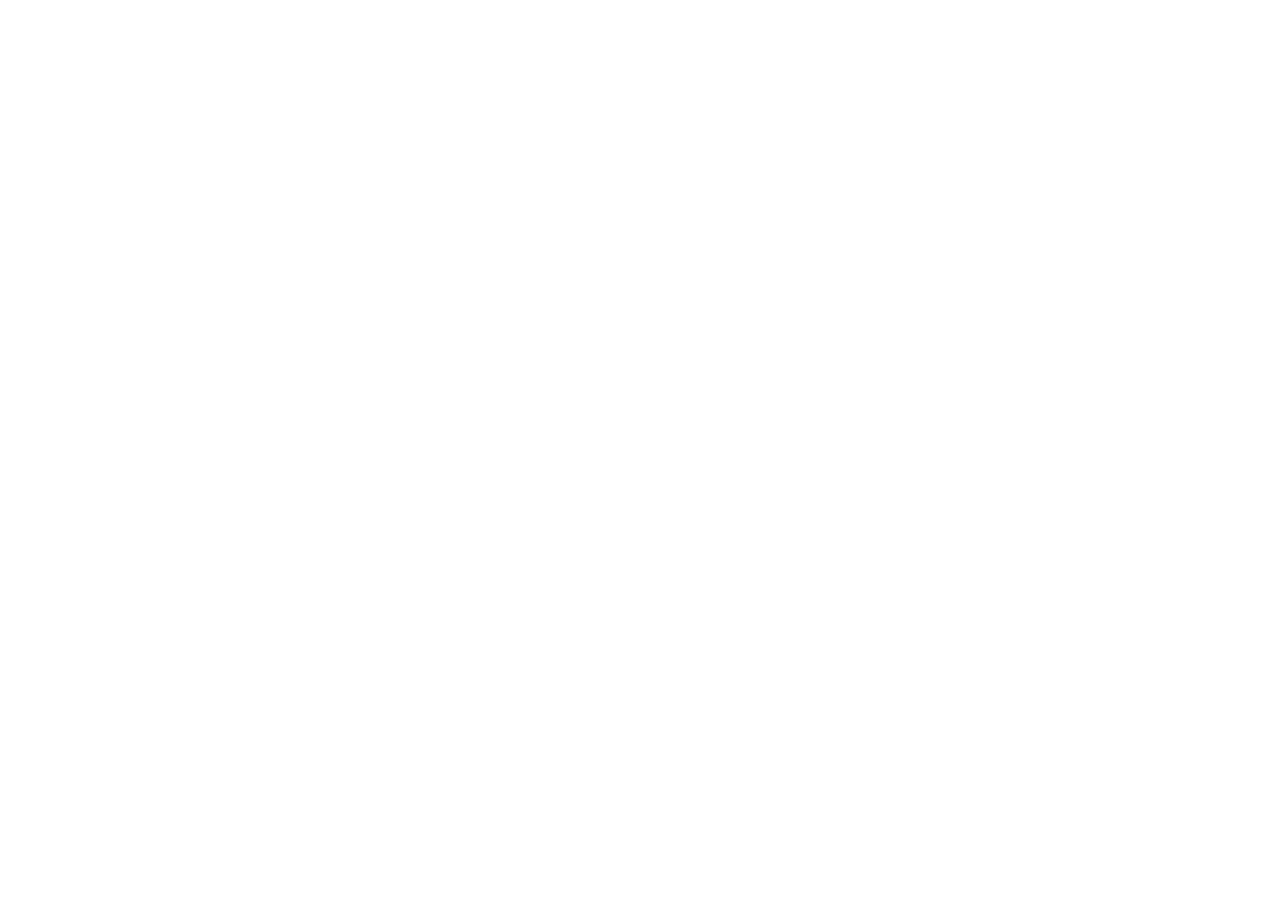
==== index.html @ a5db979a "index.html" ====
<!DOCTYPE html>
<html lang="en">
<head>
    <meta charset="UTF-8">
    <meta http-equiv="X-UA-Compatible" content="IE=edge">
    <meta name="viewport" content="width=device-width, initial-scale=1.0">
    <title>Document</title>
</head>
<body>
    
</body>
</html>
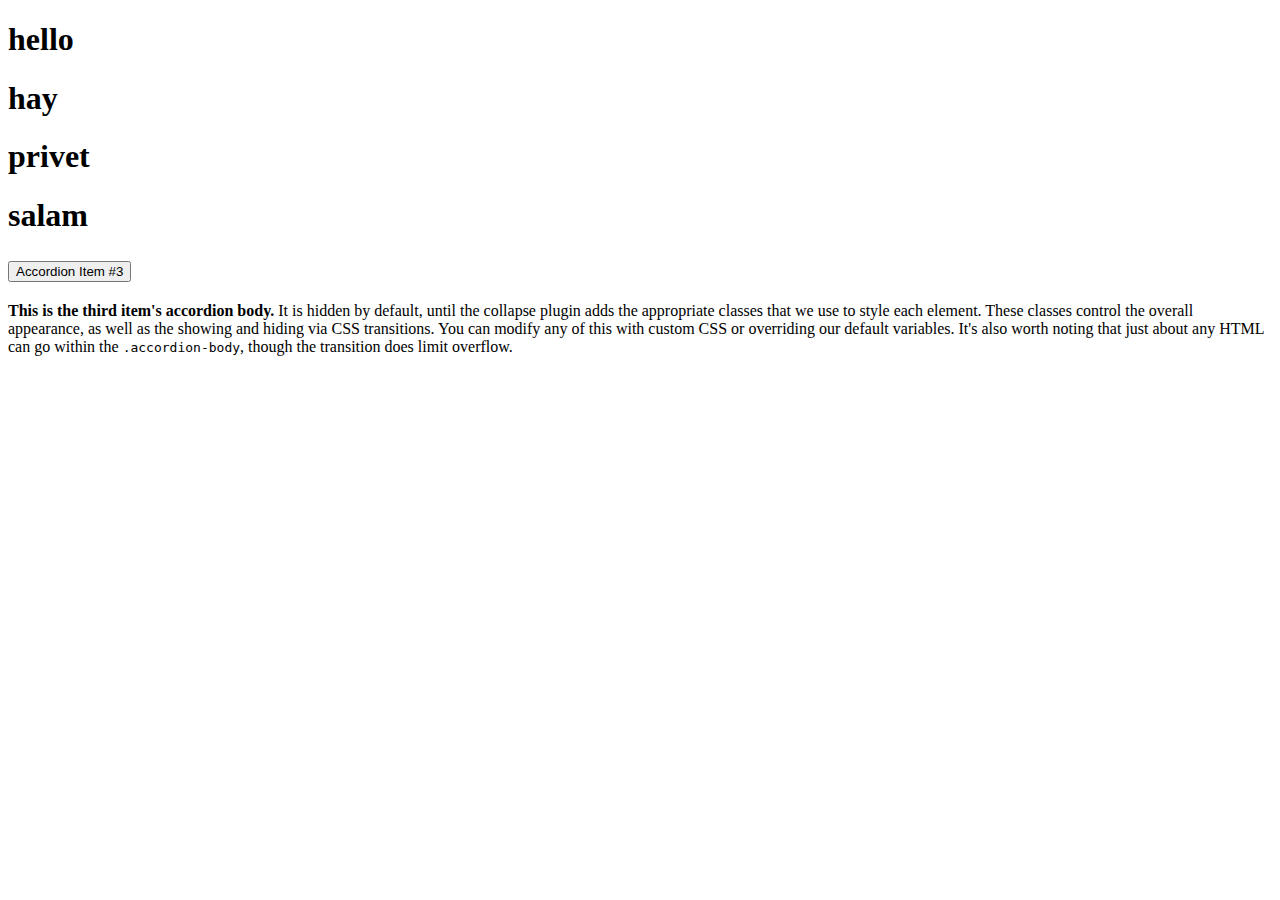
==== commit 1f5407da: "index.html" ====
--- a/index.html
+++ b/index.html
@@ -1,12 +1,31 @@
 <!DOCTYPE html>
 <html lang="en">
+
 <head>
     <meta charset="UTF-8">
     <meta http-equiv="X-UA-Compatible" content="IE=edge">
     <meta name="viewport" content="width=device-width, initial-scale=1.0">
     <title>Document</title>
 </head>
+
 <body>
-    
+    <h1>hello</h1>
+    <h1>hay</h1>
+    <h1>privet</h1>
+    <h1>salam</h1>
+
+    <div></div>
+
+    <div class="accordion-item">
+        <h2 class="accordion-header" id="headingThree">
+          <button class="accordion-button collapsed" type="button" data-bs-toggle="collapse" data-bs-target="#collapseThree" aria-expanded="false" aria-controls="collapseThree">
+            Accordion Item #3
+          </button>
+        </h2>
+        <div id="collapseThree" class="accordion-collapse collapse" aria-labelledby="headingThree" data-bs-parent="#accordionExample">
+          <div class="accordion-body">
+            <strong>This is the third item's accordion body.</strong> It is hidden by default, until the collapse plugin adds the appropriate classes that we use to style each element. These classes control the overall appearance, as well as the showing and hiding via CSS transitions. You can modify any of this with custom CSS or overriding our default variables. It's also worth noting that just about any HTML can go within the <code>.accordion-body</code>, though the transition does limit overflow.
+          </div>
 </body>
+
 </html>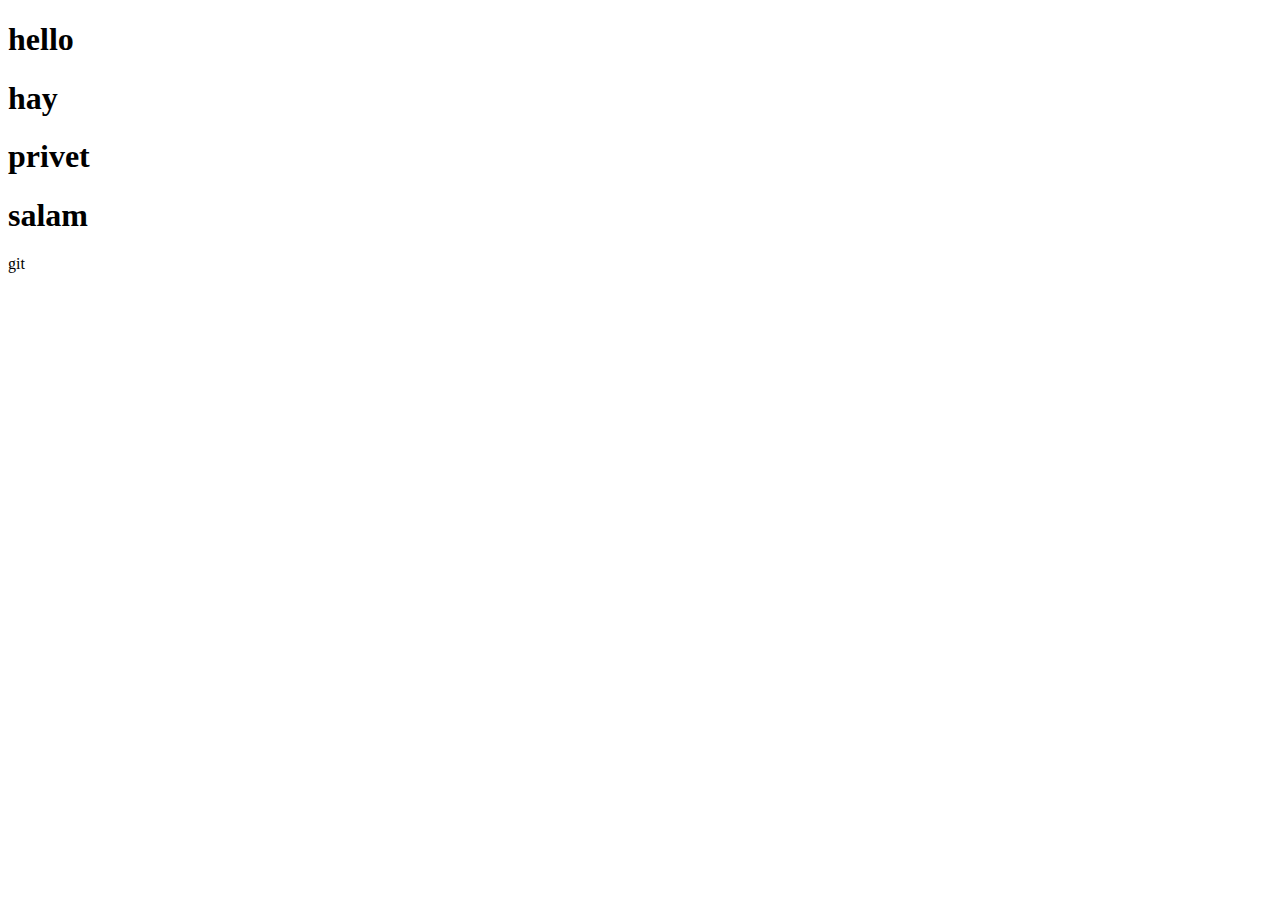
==== commit 7092587c: "as" ====
--- a/index.html
+++ b/index.html
@@ -14,18 +14,7 @@
     <h1>privet</h1>
     <h1>salam</h1>
 
-    <div></div>
-
-    <div class="accordion-item">
-        <h2 class="accordion-header" id="headingThree">
-          <button class="accordion-button collapsed" type="button" data-bs-toggle="collapse" data-bs-target="#collapseThree" aria-expanded="false" aria-controls="collapseThree">
-            Accordion Item #3
-          </button>
-        </h2>
-        <div id="collapseThree" class="accordion-collapse collapse" aria-labelledby="headingThree" data-bs-parent="#accordionExample">
-          <div class="accordion-body">
-            <strong>This is the third item's accordion body.</strong> It is hidden by default, until the collapse plugin adds the appropriate classes that we use to style each element. These classes control the overall appearance, as well as the showing and hiding via CSS transitions. You can modify any of this with custom CSS or overriding our default variables. It's also worth noting that just about any HTML can go within the <code>.accordion-body</code>, though the transition does limit overflow.
-          </div>
+git
 </body>
 
 </html>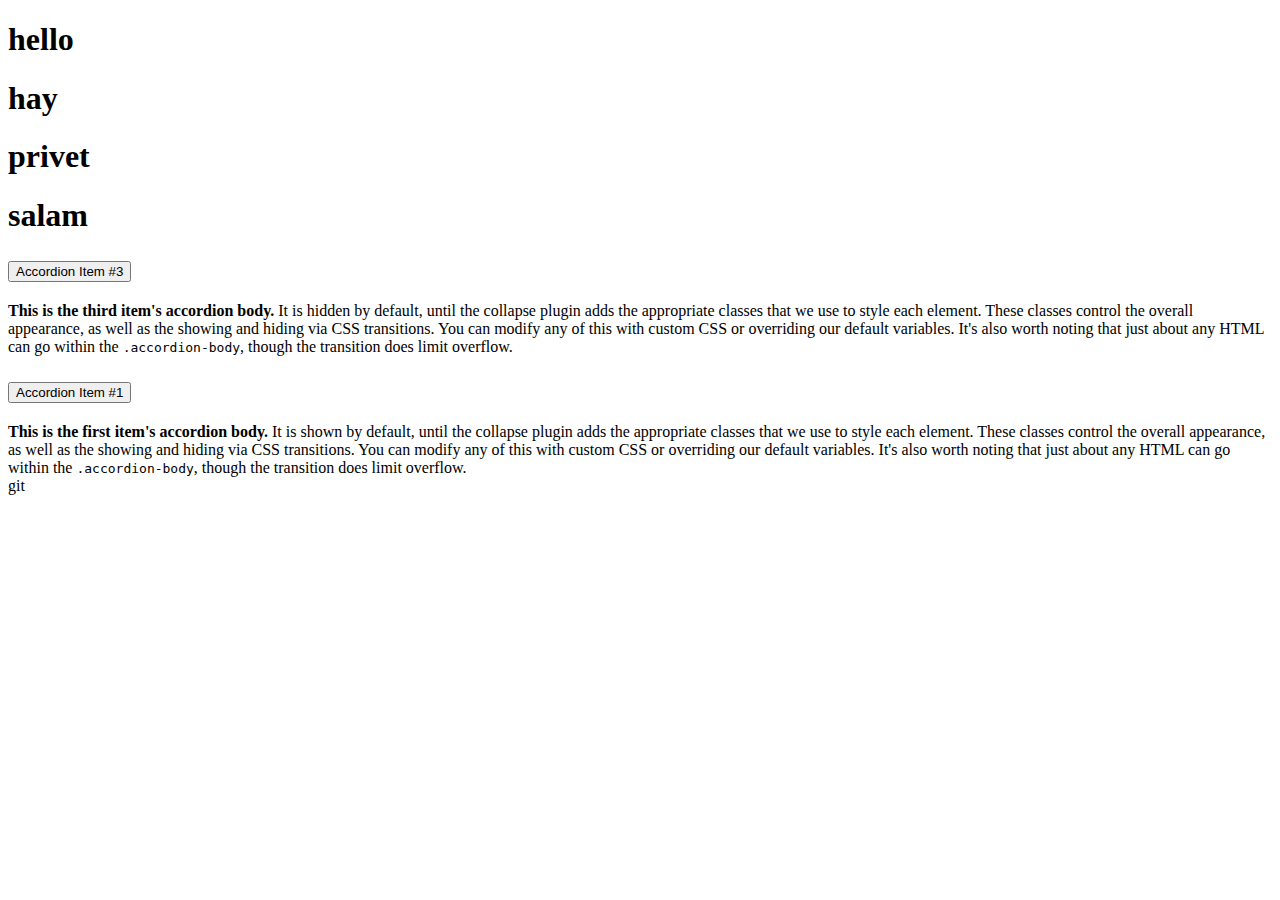
==== commit b5244b82: "master" ====
--- a/index.html
+++ b/index.html
@@ -14,6 +14,33 @@
     <h1>privet</h1>
     <h1>salam</h1>
 
+
+
+
+    <div class="accordion-item">
+      <h2 class="accordion-header" id="headingThree">
+        <button class="accordion-button collapsed" type="button" data-bs-toggle="collapse" data-bs-target="#collapseThree" aria-expanded="false" aria-controls="collapseThree">
+          Accordion Item #3
+        </button>
+      </h2>
+      <div id="collapseThree" class="accordion-collapse collapse" aria-labelledby="headingThree" data-bs-parent="#accordionExample">
+        <div class="accordion-body">
+          <strong>This is the third item's accordion body.</strong> It is hidden by default, until the collapse plugin adds the appropriate classes that we use to style each element. These classes control the overall appearance, as well as the showing and hiding via CSS transitions. You can modify any of this with custom CSS or overriding our default variables. It's also worth noting that just about any HTML can go within the <code>.accordion-body</code>, though the transition does limit overflow.
+        </div>
+
+        <div class="accordion" id="accordionExample">
+          <div class="accordion-item">
+            <h2 class="accordion-header" id="headingOne">
+              <button class="accordion-button" type="button" data-bs-toggle="collapse" data-bs-target="#collapseOne" aria-expanded="true" aria-controls="collapseOne">
+                Accordion Item #1
+              </button>
+            </h2>
+            <div id="collapseOne" class="accordion-collapse collapse show" aria-labelledby="headingOne" data-bs-parent="#accordionExample">
+              <div class="accordion-body">
+                <strong>This is the first item's accordion body.</strong> It is shown by default, until the collapse plugin adds the appropriate classes that we use to style each element. These classes control the overall appearance, as well as the showing and hiding via CSS transitions. You can modify any of this with custom CSS or overriding our default variables. It's also worth noting that just about any HTML can go within the <code>.accordion-body</code>, though the transition does limit overflow.
+              </div>
+            </div>
+          </div>
 git
 </body>
 
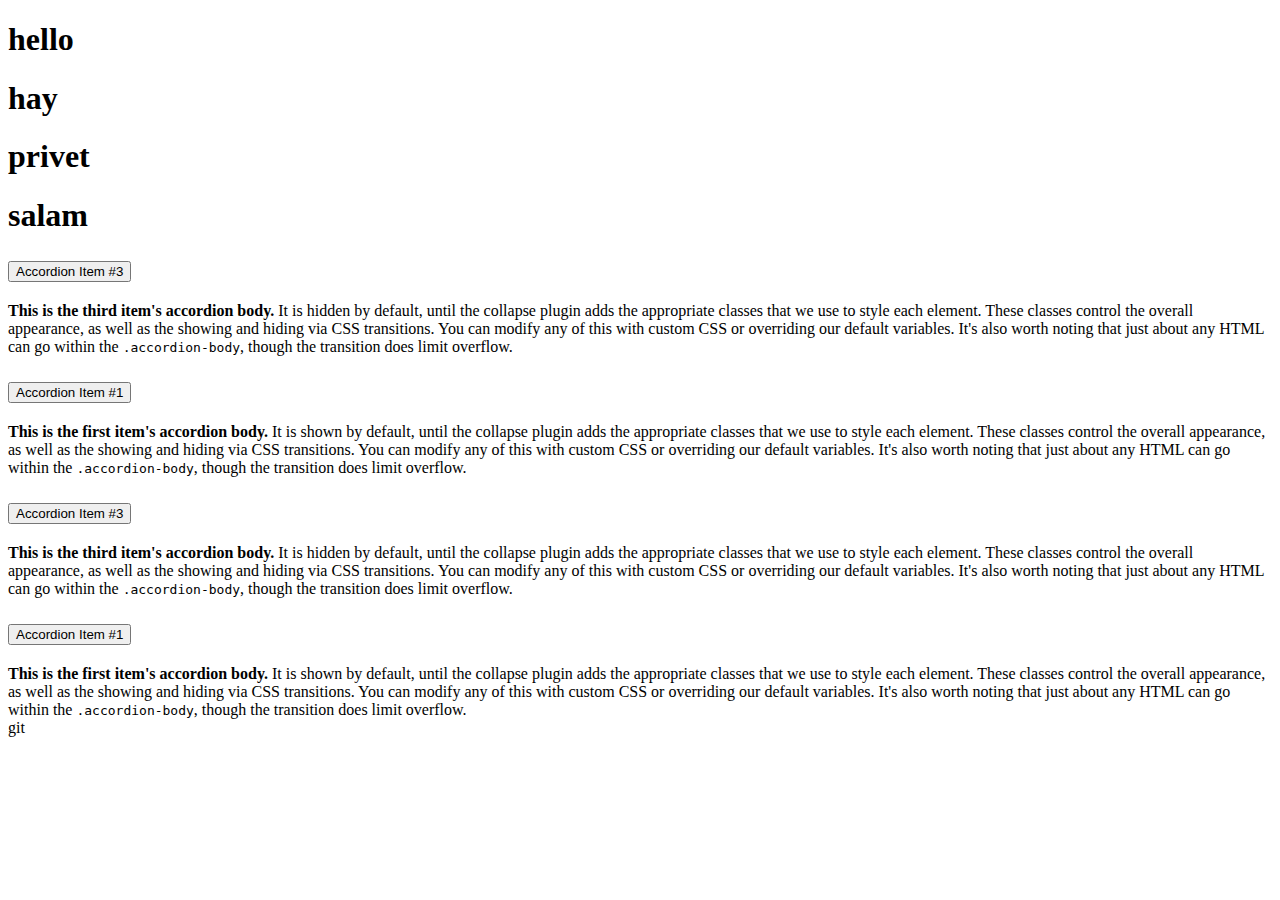
==== commit 563dda89: "master2" ====
--- a/index.html
+++ b/index.html
@@ -41,6 +41,34 @@
               </div>
             </div>
           </div>
+
+
+
+
+          <div class="accordion-item">
+            <h2 class="accordion-header" id="headingThree">
+              <button class="accordion-button collapsed" type="button" data-bs-toggle="collapse" data-bs-target="#collapseThree" aria-expanded="false" aria-controls="collapseThree">
+                Accordion Item #3
+              </button>
+            </h2>
+            <div id="collapseThree" class="accordion-collapse collapse" aria-labelledby="headingThree" data-bs-parent="#accordionExample">
+              <div class="accordion-body">
+                <strong>This is the third item's accordion body.</strong> It is hidden by default, until the collapse plugin adds the appropriate classes that we use to style each element. These classes control the overall appearance, as well as the showing and hiding via CSS transitions. You can modify any of this with custom CSS or overriding our default variables. It's also worth noting that just about any HTML can go within the <code>.accordion-body</code>, though the transition does limit overflow.
+              </div>
+    
+              <div class="accordion" id="accordionExample">
+                <div class="accordion-item">
+                  <h2 class="accordion-header" id="headingOne">
+                    <button class="accordion-button" type="button" data-bs-toggle="collapse" data-bs-target="#collapseOne" aria-expanded="true" aria-controls="collapseOne">
+                      Accordion Item #1
+                    </button>
+                  </h2>
+                  <div id="collapseOne" class="accordion-collapse collapse show" aria-labelledby="headingOne" data-bs-parent="#accordionExample">
+                    <div class="accordion-body">
+                      <strong>This is the first item's accordion body.</strong> It is shown by default, until the collapse plugin adds the appropriate classes that we use to style each element. These classes control the overall appearance, as well as the showing and hiding via CSS transitions. You can modify any of this with custom CSS or overriding our default variables. It's also worth noting that just about any HTML can go within the <code>.accordion-body</code>, though the transition does limit overflow.
+                    </div>
+                  </div>
+                </div>
 git
 </body>
 
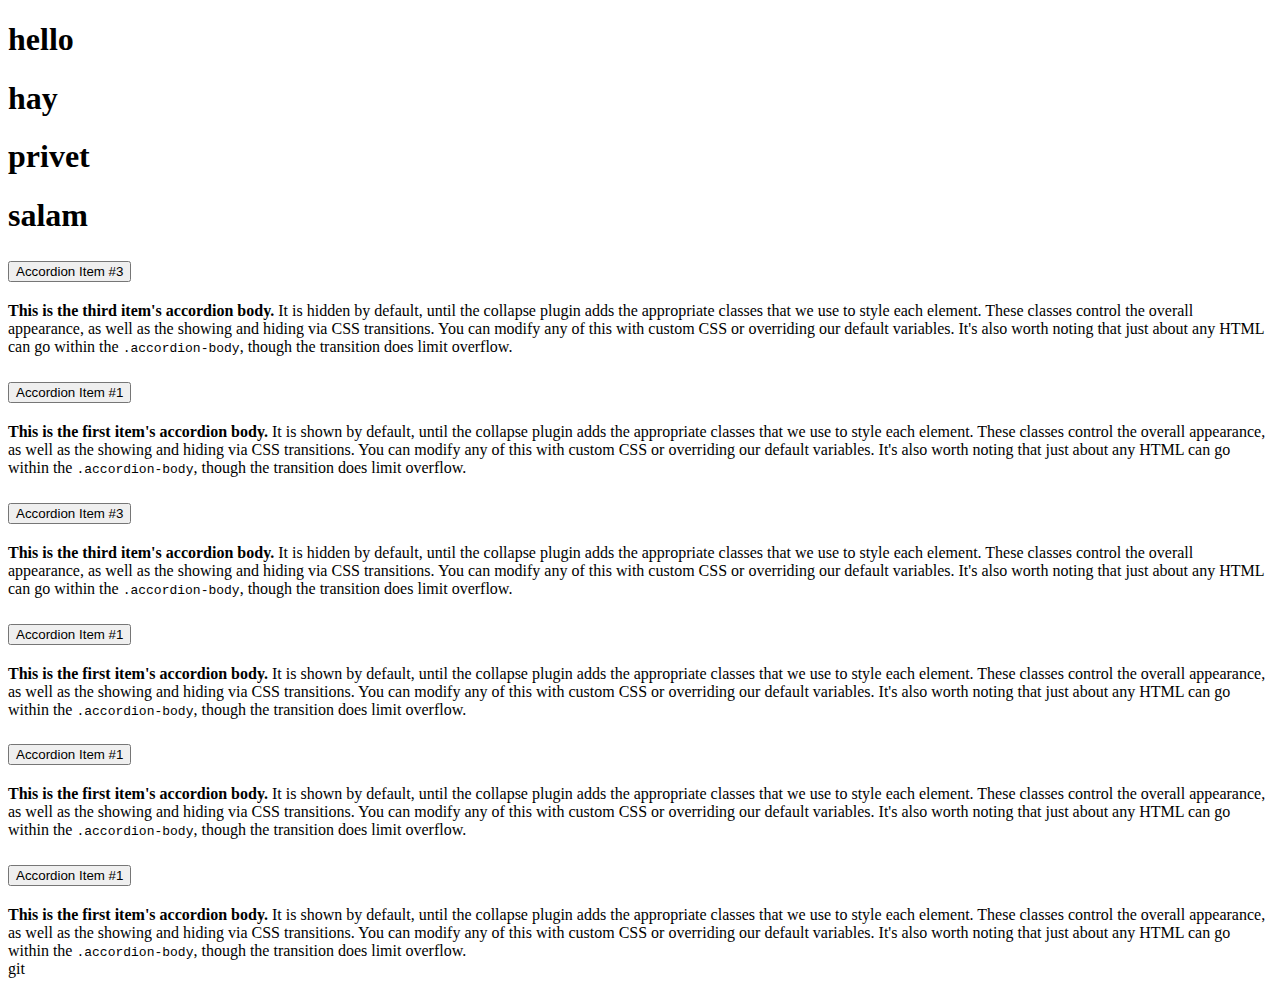
==== commit cffed6c3: "ozgardi" ====
--- a/index.html
+++ b/index.html
@@ -69,6 +69,31 @@
                     </div>
                   </div>
                 </div>
+                <div class="accordion" id="accordionExample">
+                  <div class="accordion-item">
+                    <h2 class="accordion-header" id="headingOne">
+                      <button class="accordion-button" type="button" data-bs-toggle="collapse" data-bs-target="#collapseOne" aria-expanded="true" aria-controls="collapseOne">
+                        Accordion Item #1
+                      </button>
+                    </h2>
+                    <div id="collapseOne" class="accordion-collapse collapse show" aria-labelledby="headingOne" data-bs-parent="#accordionExample">
+                      <div class="accordion-body">
+                        <strong>This is the first item's accordion body.</strong> It is shown by default, until the collapse plugin adds the appropriate classes that we use to style each element. These classes control the overall appearance, as well as the showing and hiding via CSS transitions. You can modify any of this with custom CSS or overriding our default variables. It's also worth noting that just about any HTML can go within the <code>.accordion-body</code>, though the transition does limit overflow.
+                      </div>
+                    </div>
+                  </div><div class="accordion" id="accordionExample">
+                    <div class="accordion-item">
+                      <h2 class="accordion-header" id="headingOne">
+                        <button class="accordion-button" type="button" data-bs-toggle="collapse" data-bs-target="#collapseOne" aria-expanded="true" aria-controls="collapseOne">
+                          Accordion Item #1
+                        </button>
+                      </h2>
+                      <div id="collapseOne" class="accordion-collapse collapse show" aria-labelledby="headingOne" data-bs-parent="#accordionExample">
+                        <div class="accordion-body">
+                          <strong>This is the first item's accordion body.</strong> It is shown by default, until the collapse plugin adds the appropriate classes that we use to style each element. These classes control the overall appearance, as well as the showing and hiding via CSS transitions. You can modify any of this with custom CSS or overriding our default variables. It's also worth noting that just about any HTML can go within the <code>.accordion-body</code>, though the transition does limit overflow.
+                        </div>
+                      </div>
+                    </div>
 git
 </body>
 
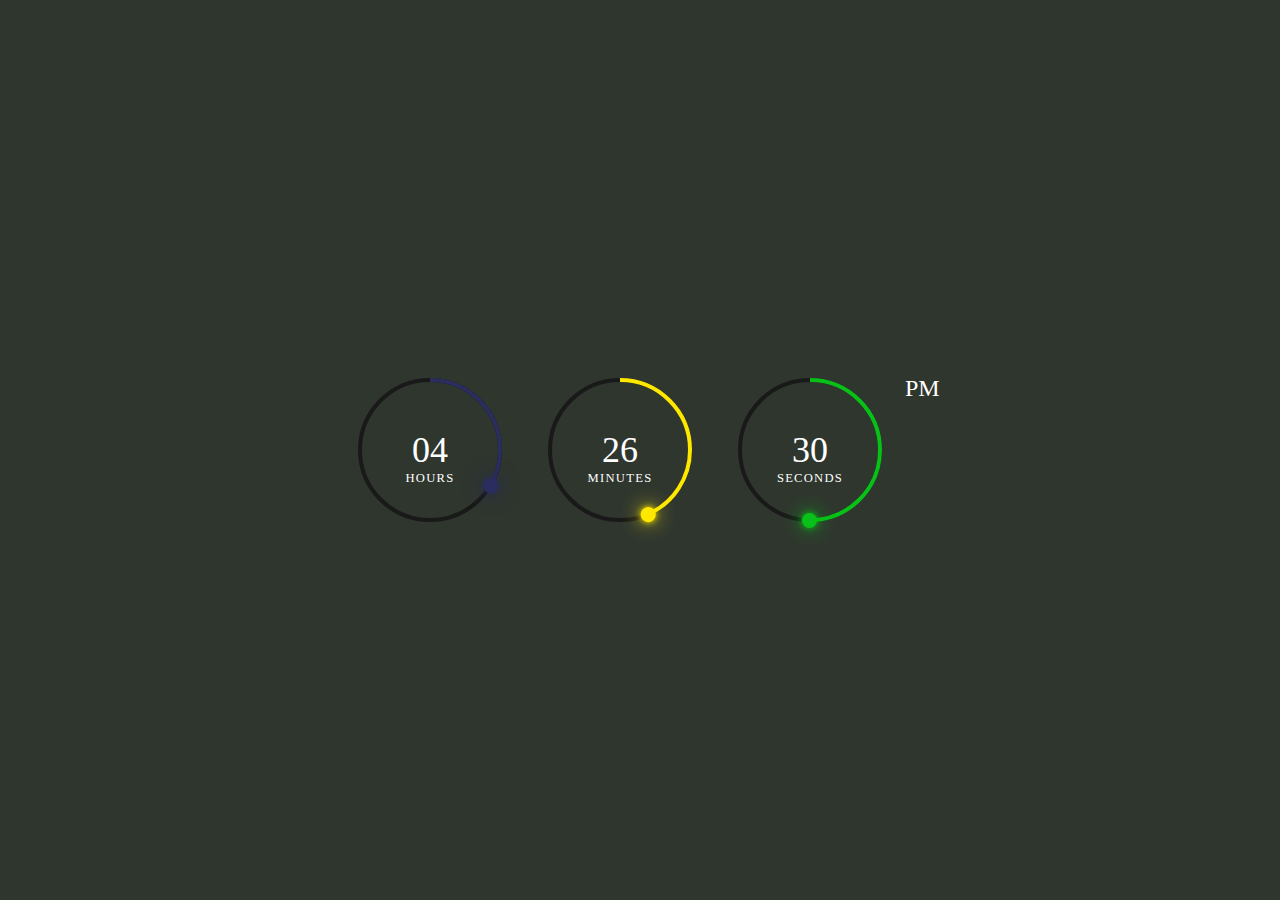
==== commit 96019eac: "yes" ====
--- a/index.html
+++ b/index.html
@@ -1,100 +1,89 @@
 <!DOCTYPE html>
 <html lang="en">
-
 <head>
     <meta charset="UTF-8">
     <meta http-equiv="X-UA-Compatible" content="IE=edge">
     <meta name="viewport" content="width=device-width, initial-scale=1.0">
-    <title>Document</title>
+    <title>vremya</title>
+    <link rel="stylesheet" href="чыса.css">
 </head>
+<body>
+    <div id="time">
+        <div class="circle" style="--crl:#2a2d5d;">
+            <div class="dots hr_dot"></div>
+            <svg>
+                <circle cx="70" cy="70" r="70"></circle>
+                <circle cx="70" cy="70" r="70" id="hh"></circle>
+            </svg>
+            <div id="hours">00</div>
+        </div>
+        <div class="circle" style="--crl:#fee800;">
+            <div class="dots min_dot"></div>
 
-<body>
-    <h1>hello</h1>
-    <h1>hay</h1>
-    <h1>privet</h1>
-    <h1>salam</h1>
+            <svg>
+                <circle cx="70" cy="70" r="70"></circle>
+                <circle cx="70" cy="70" r="70" id="mm"></circle>
+            </svg>
+            <div id="minutes">00</div>
+        </div>
+        <div class="circle" style="--crl:#08c017;">
+            <div class="dots sec_dot"></div>
+
+            <svg>
+                <circle cx="70" cy="70" r="70"></circle>
+                <circle cx="70" cy="70" r="70" id="ss"></circle>
+            </svg>
+            <div id="seconds">00</div>
+        </div>
+        <div class="ap">
+            <div id="ampm">AM</div>
+        </div>
+    </div>
+    <script>
+        setInterval(() =>{
+            let hours = document.getElementById('hours');
+            let minutes = document.getElementById('minutes');
+            let seconds = document.getElementById('seconds');
+            let ampm = document.getElementById('ampm');
+
+            let hh = document.getElementById('hh');
+            let mm = document.getElementById('mm');
+            let ss = document.getElementById('ss');
+
+            let hr_dot = document.querySelector('.hr_dot')
+            let min_dot = document.querySelector('.min_dot')
+            let sec_dot = document.querySelector('.sec_dot')
+          
+            let h = new Date().getHours();
+            let m = new Date().getMinutes();
+            let s = new Date().getSeconds();
+            let am = h >= 12 ? "PM" : "AM";
+
+            if (h > 12) {
+                h = h - 12;
+            }
+            h = (h < 10) ? "0" + h : h;
+            m = (m < 10) ? "0" + m : m;
+            s = (s < 10) ? "0" + s : s;
 
 
+            hours.innerHTML = h + "<br/><span>Hours</span>";
+            minutes.innerHTML = m + "<br/><span>Minutes</span>";
+            seconds.innerHTML = s + "<br/><span>Seconds</span>";
+            ampm.innerHTML = am; 
 
+            hh.style.strokeDashoffset = 440 - (440 * h) / 12;
+            mm.style.strokeDashoffset = 440 - (440 * m) / 60;
+            ss.style.strokeDashoffset = 440 - (440 * s) / 60;
 
-    <div class="accordion-item">
-      <h2 class="accordion-header" id="headingThree">
-        <button class="accordion-button collapsed" type="button" data-bs-toggle="collapse" data-bs-target="#collapseThree" aria-expanded="false" aria-controls="collapseThree">
-          Accordion Item #3
-        </button>
-      </h2>
-      <div id="collapseThree" class="accordion-collapse collapse" aria-labelledby="headingThree" data-bs-parent="#accordionExample">
-        <div class="accordion-body">
-          <strong>This is the third item's accordion body.</strong> It is hidden by default, until the collapse plugin adds the appropriate classes that we use to style each element. These classes control the overall appearance, as well as the showing and hiding via CSS transitions. You can modify any of this with custom CSS or overriding our default variables. It's also worth noting that just about any HTML can go within the <code>.accordion-body</code>, though the transition does limit overflow.
-        </div>
+            hr_dot.style.transform = `rotate(${h * 30}deg)`;
+            min_dot.style.transform = `rotate(${m * 6}deg)`;
+            sec_dot.style.transform = `rotate(${s * 6}deg)`;
+          
 
-        <div class="accordion" id="accordionExample">
-          <div class="accordion-item">
-            <h2 class="accordion-header" id="headingOne">
-              <button class="accordion-button" type="button" data-bs-toggle="collapse" data-bs-target="#collapseOne" aria-expanded="true" aria-controls="collapseOne">
-                Accordion Item #1
-              </button>
-            </h2>
-            <div id="collapseOne" class="accordion-collapse collapse show" aria-labelledby="headingOne" data-bs-parent="#accordionExample">
-              <div class="accordion-body">
-                <strong>This is the first item's accordion body.</strong> It is shown by default, until the collapse plugin adds the appropriate classes that we use to style each element. These classes control the overall appearance, as well as the showing and hiding via CSS transitions. You can modify any of this with custom CSS or overriding our default variables. It's also worth noting that just about any HTML can go within the <code>.accordion-body</code>, though the transition does limit overflow.
-              </div>
-            </div>
-          </div>
+        })
+       
 
-
-
-
-          <div class="accordion-item">
-            <h2 class="accordion-header" id="headingThree">
-              <button class="accordion-button collapsed" type="button" data-bs-toggle="collapse" data-bs-target="#collapseThree" aria-expanded="false" aria-controls="collapseThree">
-                Accordion Item #3
-              </button>
-            </h2>
-            <div id="collapseThree" class="accordion-collapse collapse" aria-labelledby="headingThree" data-bs-parent="#accordionExample">
-              <div class="accordion-body">
-                <strong>This is the third item's accordion body.</strong> It is hidden by default, until the collapse plugin adds the appropriate classes that we use to style each element. These classes control the overall appearance, as well as the showing and hiding via CSS transitions. You can modify any of this with custom CSS or overriding our default variables. It's also worth noting that just about any HTML can go within the <code>.accordion-body</code>, though the transition does limit overflow.
-              </div>
-    
-              <div class="accordion" id="accordionExample">
-                <div class="accordion-item">
-                  <h2 class="accordion-header" id="headingOne">
-                    <button class="accordion-button" type="button" data-bs-toggle="collapse" data-bs-target="#collapseOne" aria-expanded="true" aria-controls="collapseOne">
-                      Accordion Item #1
-                    </button>
-                  </h2>
-                  <div id="collapseOne" class="accordion-collapse collapse show" aria-labelledby="headingOne" data-bs-parent="#accordionExample">
-                    <div class="accordion-body">
-                      <strong>This is the first item's accordion body.</strong> It is shown by default, until the collapse plugin adds the appropriate classes that we use to style each element. These classes control the overall appearance, as well as the showing and hiding via CSS transitions. You can modify any of this with custom CSS or overriding our default variables. It's also worth noting that just about any HTML can go within the <code>.accordion-body</code>, though the transition does limit overflow.
-                    </div>
-                  </div>
-                </div>
-                <div class="accordion" id="accordionExample">
-                  <div class="accordion-item">
-                    <h2 class="accordion-header" id="headingOne">
-                      <button class="accordion-button" type="button" data-bs-toggle="collapse" data-bs-target="#collapseOne" aria-expanded="true" aria-controls="collapseOne">
-                        Accordion Item #1
-                      </button>
-                    </h2>
-                    <div id="collapseOne" class="accordion-collapse collapse show" aria-labelledby="headingOne" data-bs-parent="#accordionExample">
-                      <div class="accordion-body">
-                        <strong>This is the first item's accordion body.</strong> It is shown by default, until the collapse plugin adds the appropriate classes that we use to style each element. These classes control the overall appearance, as well as the showing and hiding via CSS transitions. You can modify any of this with custom CSS or overriding our default variables. It's also worth noting that just about any HTML can go within the <code>.accordion-body</code>, though the transition does limit overflow.
-                      </div>
-                    </div>
-                  </div><div class="accordion" id="accordionExample">
-                    <div class="accordion-item">
-                      <h2 class="accordion-header" id="headingOne">
-                        <button class="accordion-button" type="button" data-bs-toggle="collapse" data-bs-target="#collapseOne" aria-expanded="true" aria-controls="collapseOne">
-                          Accordion Item #1
-                        </button>
-                      </h2>
-                      <div id="collapseOne" class="accordion-collapse collapse show" aria-labelledby="headingOne" data-bs-parent="#accordionExample">
-                        <div class="accordion-body">
-                          <strong>This is the first item's accordion body.</strong> It is shown by default, until the collapse plugin adds the appropriate classes that we use to style each element. These classes control the overall appearance, as well as the showing and hiding via CSS transitions. You can modify any of this with custom CSS or overriding our default variables. It's also worth noting that just about any HTML can go within the <code>.accordion-body</code>, though the transition does limit overflow.
-                        </div>
-                      </div>
-                    </div>
-git
+    </script>
 </body>
-
 </html>--- a/чыса.css
+++ b/чыса.css
@@ -0,0 +1,83 @@
+@import url('https://fonts.googleapis.com/css?family=Poppins:200,300,400,500,600,700,800,900&display=swap');
+* {
+    margin: 0;
+    padding: 0;
+    box-sizing: border-box;
+    font-family: 'Poppins' sans-serif;
+}
+body {
+    display: flex;
+    justify-content: center;
+    align-items: center;
+    min-height: 100vh;
+    background: #2f362e;
+}
+#time {
+    display: flex;
+    gap: 40px;
+    color: #fff;
+
+}
+#time .circle {
+    position: relative;
+    width: 150px;
+    height: 150px;
+    display: flex;
+    justify-content: center;
+    align-items: center;
+}
+#time .circle svg {
+    position: relative;
+    width: 150px;
+    height: 150px;
+    transform: rotate(270deg);
+}
+#time .circle svg circle {
+    width: 100%;
+    height: 100%;
+    fill: transparent;
+    stroke: #191919;
+    stroke-width: 4;
+    transform: translate(5px,5px);
+}
+#time .circle svg circle:nth-child(2) {
+    stroke: var(--crl);
+    stroke-dasharray: 440;
+}
+#time div {
+    position: absolute;
+    text-align: center;
+    font-weight: 500;
+    font-size: 1.5em;
+}
+#time div span {
+    position: absolute;
+    transform: translateX(-50%);
+    font-size: 0.35em;
+    font-weight: 300;
+    letter-spacing: 0.1em;
+    text-transform: uppercase;
+}
+#time .ap {
+    position: relative;
+    font-size: 1em;
+    transform: translateX(-20px);
+}
+.dots {
+    position: absolute;
+    width: 100%;
+    height: 100%;
+    z-index: 10;
+    display: flex;
+    justify-content: center;
+}
+.dots::before {
+    content: '';
+    position: absolute;
+    top: -3px;
+    width: 15px;
+    height: 15px;
+    background: var(--crl);
+    border-radius: 50%;
+    box-shadow: 0 0 20px var(--crl),0 0 6px var(--crl);
+}
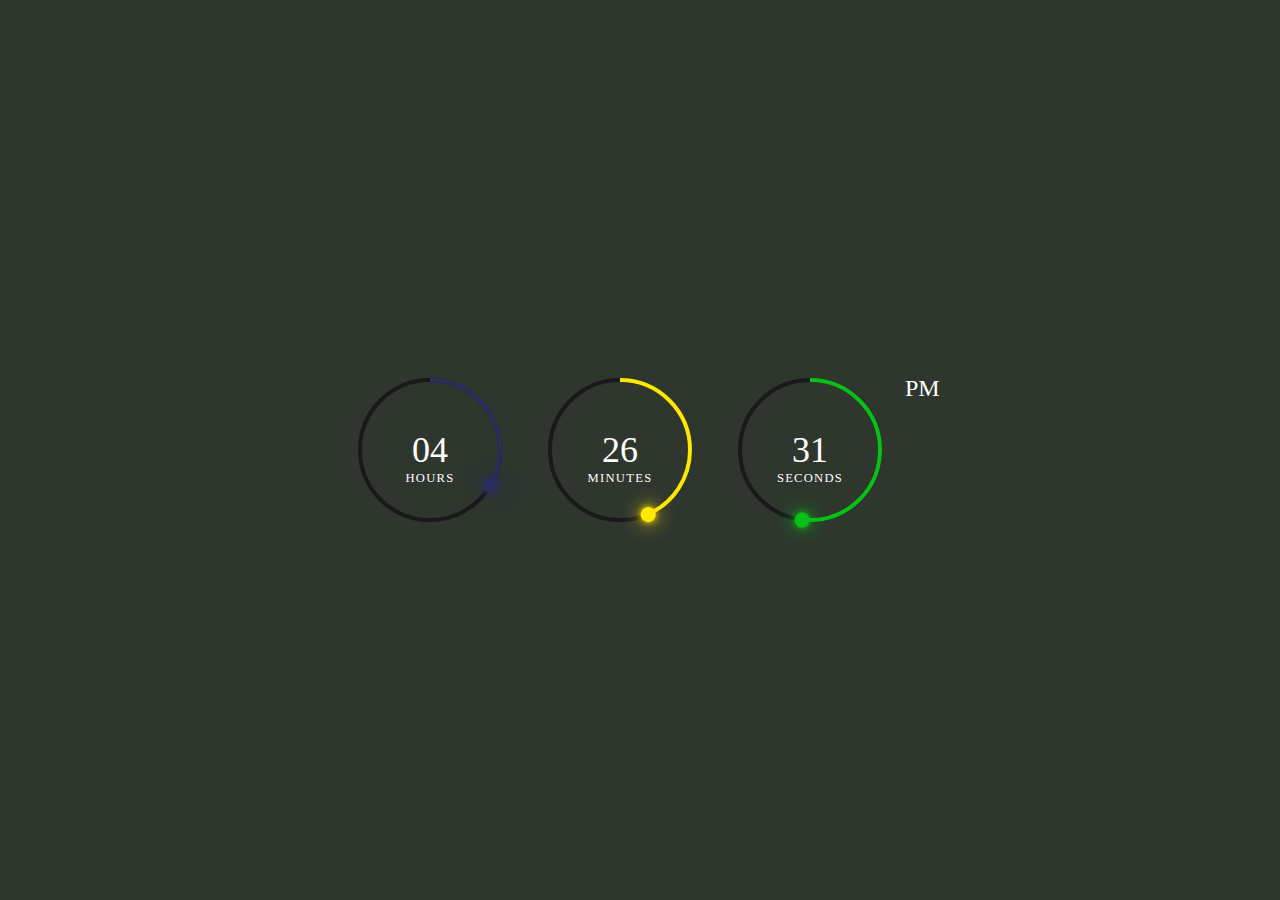
==== commit 9ff99d38: "ali" ====
--- a/index.html
+++ b/index.html
@@ -5,7 +5,7 @@
     <meta http-equiv="X-UA-Compatible" content="IE=edge">
     <meta name="viewport" content="width=device-width, initial-scale=1.0">
     <title>vremya</title>
-    <link rel="stylesheet" href="чыса.css">
+    <link rel="stylesheet" href="index.css">
 </head>
 <body>
     <div id="time">
--- a/index.css
+++ b/index.css
@@ -0,0 +1,83 @@
+@import url('https://fonts.googleapis.com/css?family=Poppins:200,300,400,500,600,700,800,900&display=swap');
+* {
+    margin: 0;
+    padding: 0;
+    box-sizing: border-box;
+    font-family: 'Poppins' sans-serif;
+}
+body {
+    display: flex;
+    justify-content: center;
+    align-items: center;
+    min-height: 100vh;
+    background: #2f362e;
+}
+#time {
+    display: flex;
+    gap: 40px;
+    color: #fff;
+
+}
+#time .circle {
+    position: relative;
+    width: 150px;
+    height: 150px;
+    display: flex;
+    justify-content: center;
+    align-items: center;
+}
+#time .circle svg {
+    position: relative;
+    width: 150px;
+    height: 150px;
+    transform: rotate(270deg);
+}
+#time .circle svg circle {
+    width: 100%;
+    height: 100%;
+    fill: transparent;
+    stroke: #191919;
+    stroke-width: 4;
+    transform: translate(5px,5px);
+}
+#time .circle svg circle:nth-child(2) {
+    stroke: var(--crl);
+    stroke-dasharray: 440;
+}
+#time div {
+    position: absolute;
+    text-align: center;
+    font-weight: 500;
+    font-size: 1.5em;
+}
+#time div span {
+    position: absolute;
+    transform: translateX(-50%);
+    font-size: 0.35em;
+    font-weight: 300;
+    letter-spacing: 0.1em;
+    text-transform: uppercase;
+}
+#time .ap {
+    position: relative;
+    font-size: 1em;
+    transform: translateX(-20px);
+}
+.dots {
+    position: absolute;
+    width: 100%;
+    height: 100%;
+    z-index: 10;
+    display: flex;
+    justify-content: center;
+}
+.dots::before {
+    content: '';
+    position: absolute;
+    top: -3px;
+    width: 15px;
+    height: 15px;
+    background: var(--crl);
+    border-radius: 50%;
+    box-shadow: 0 0 20px var(--crl),0 0 6px var(--crl);
+}
